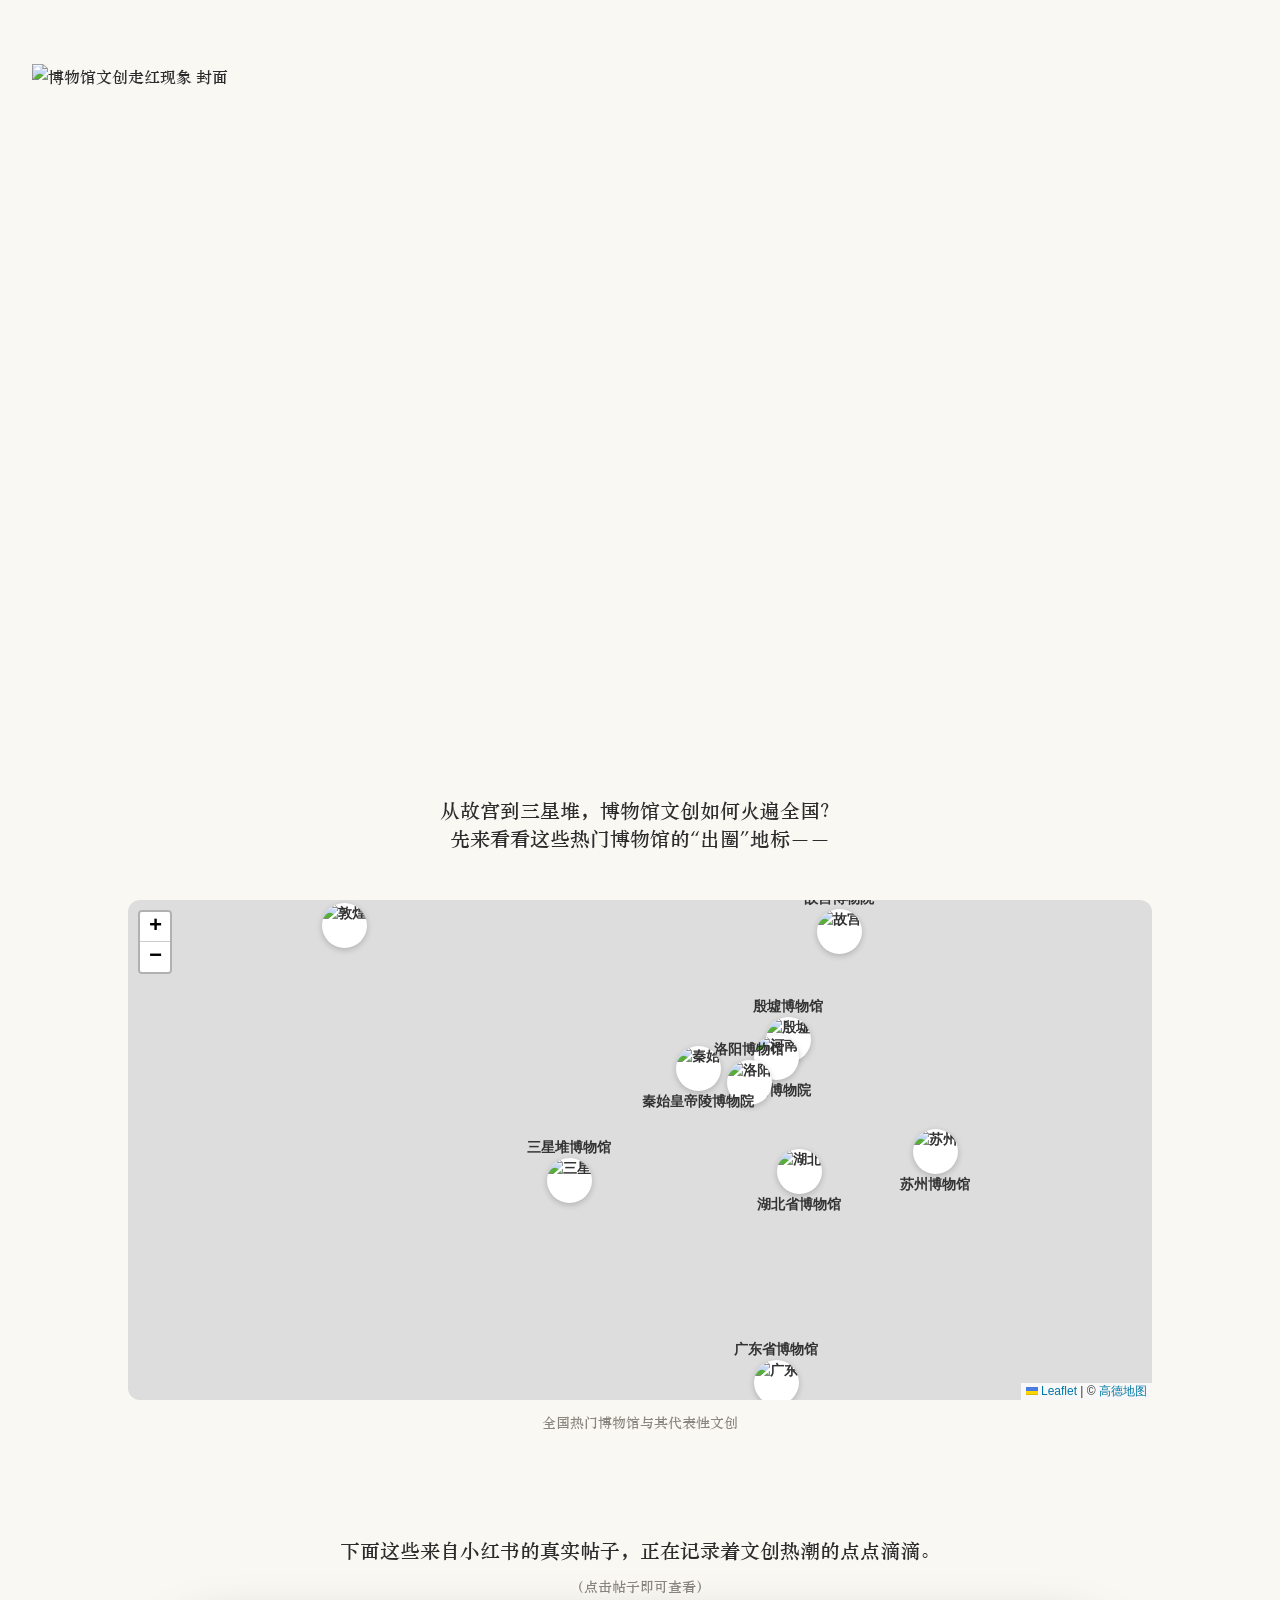
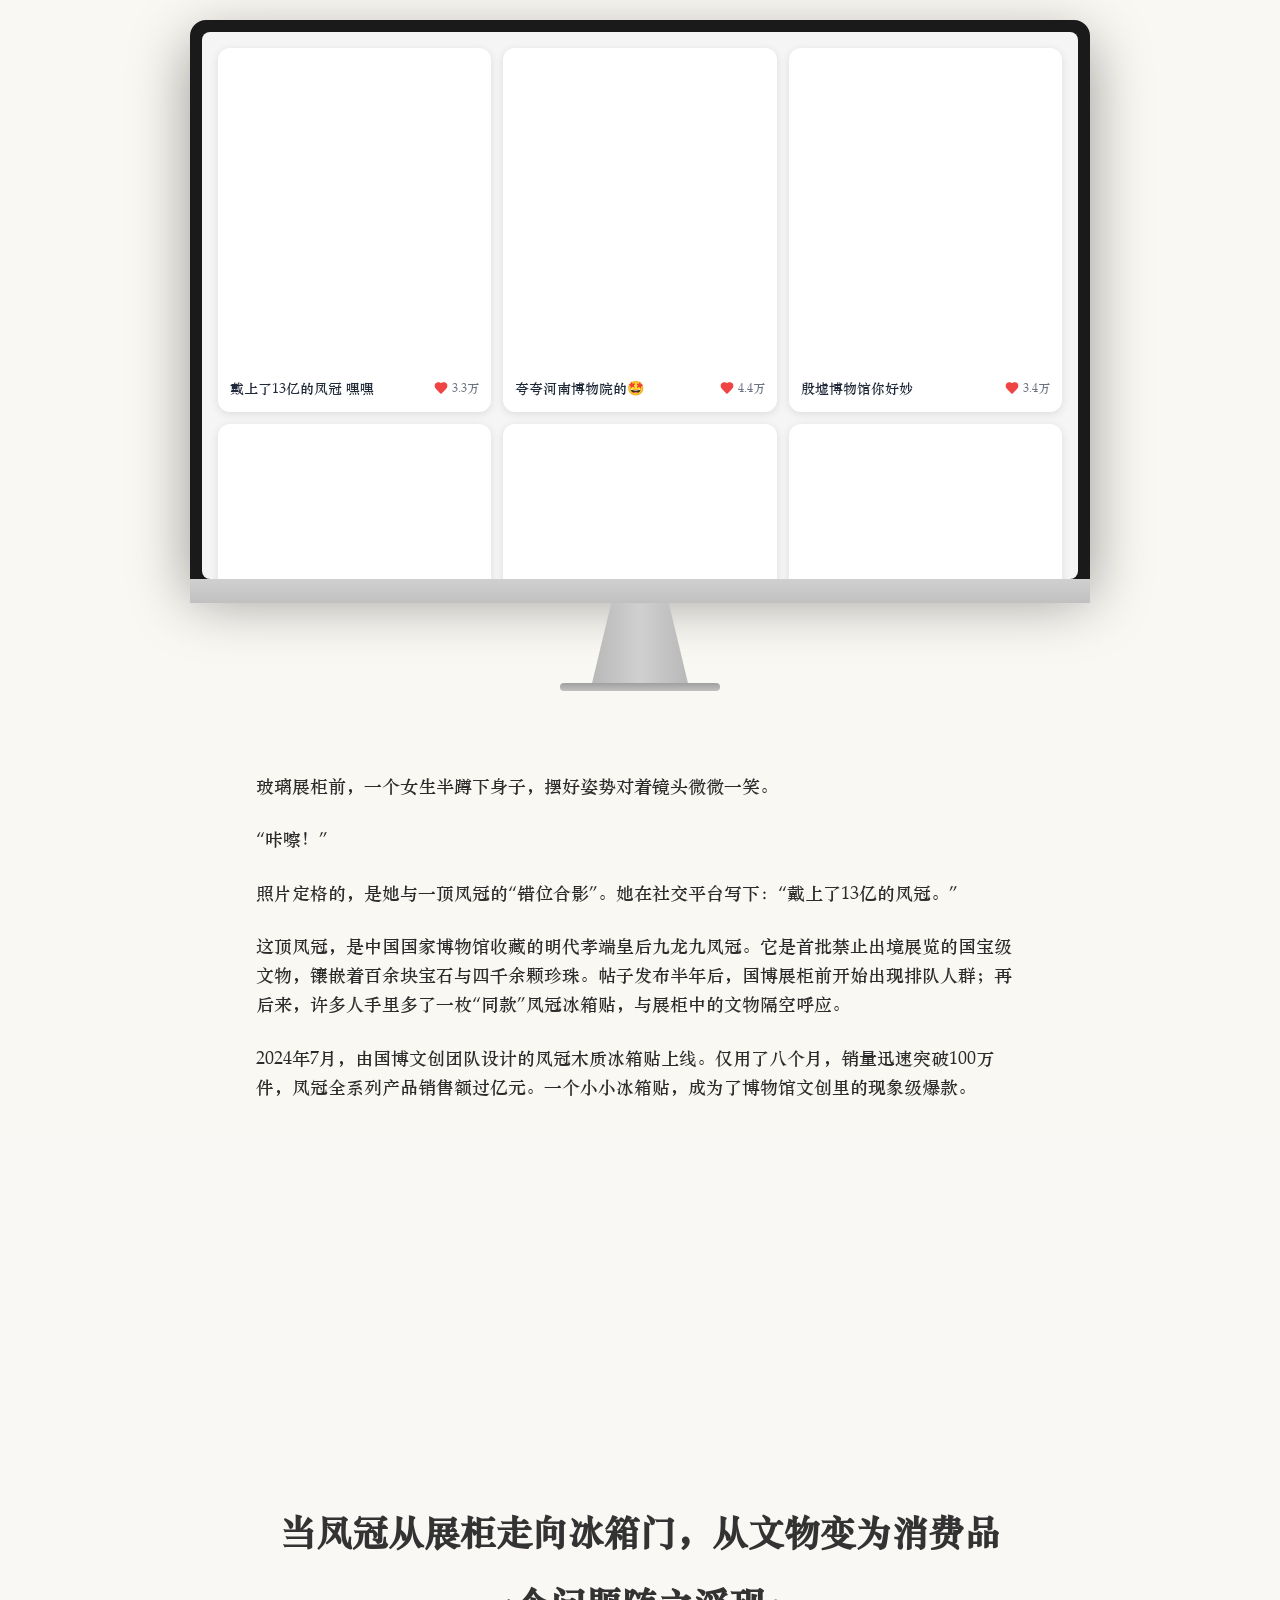
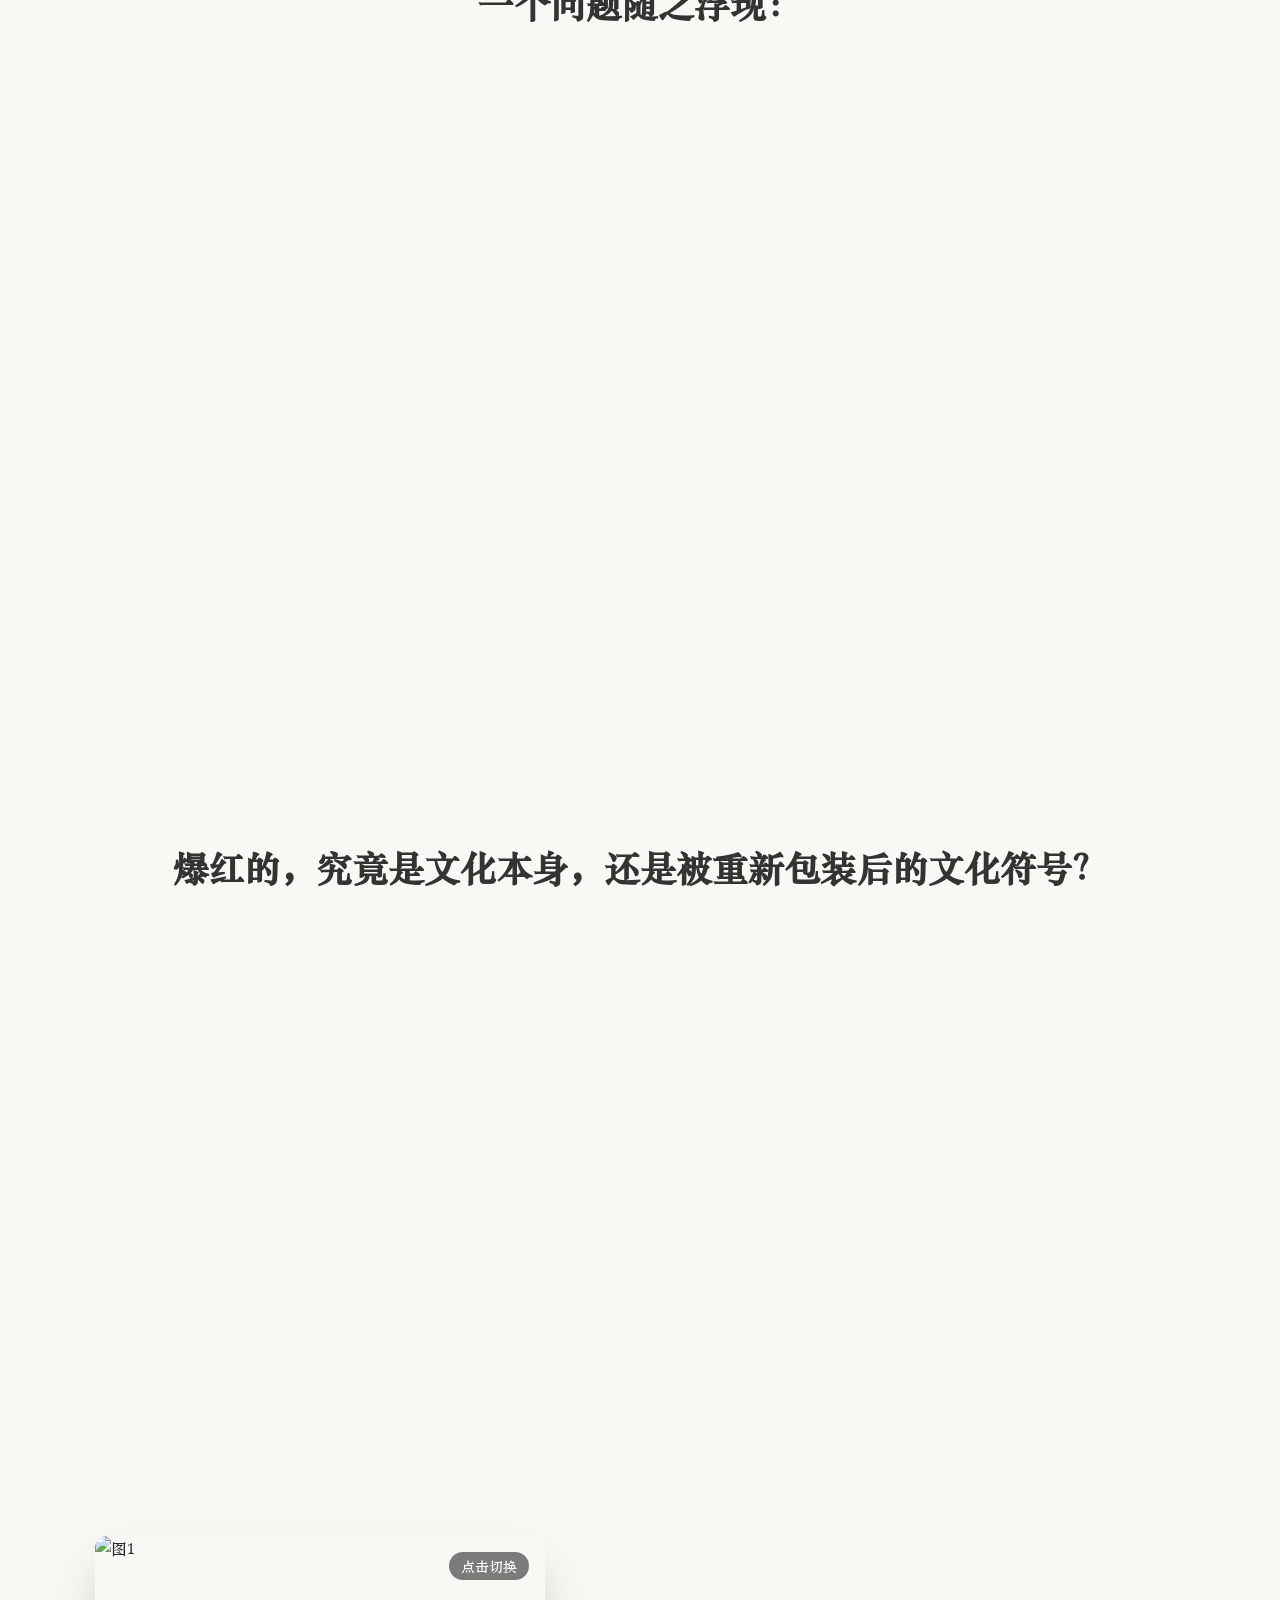
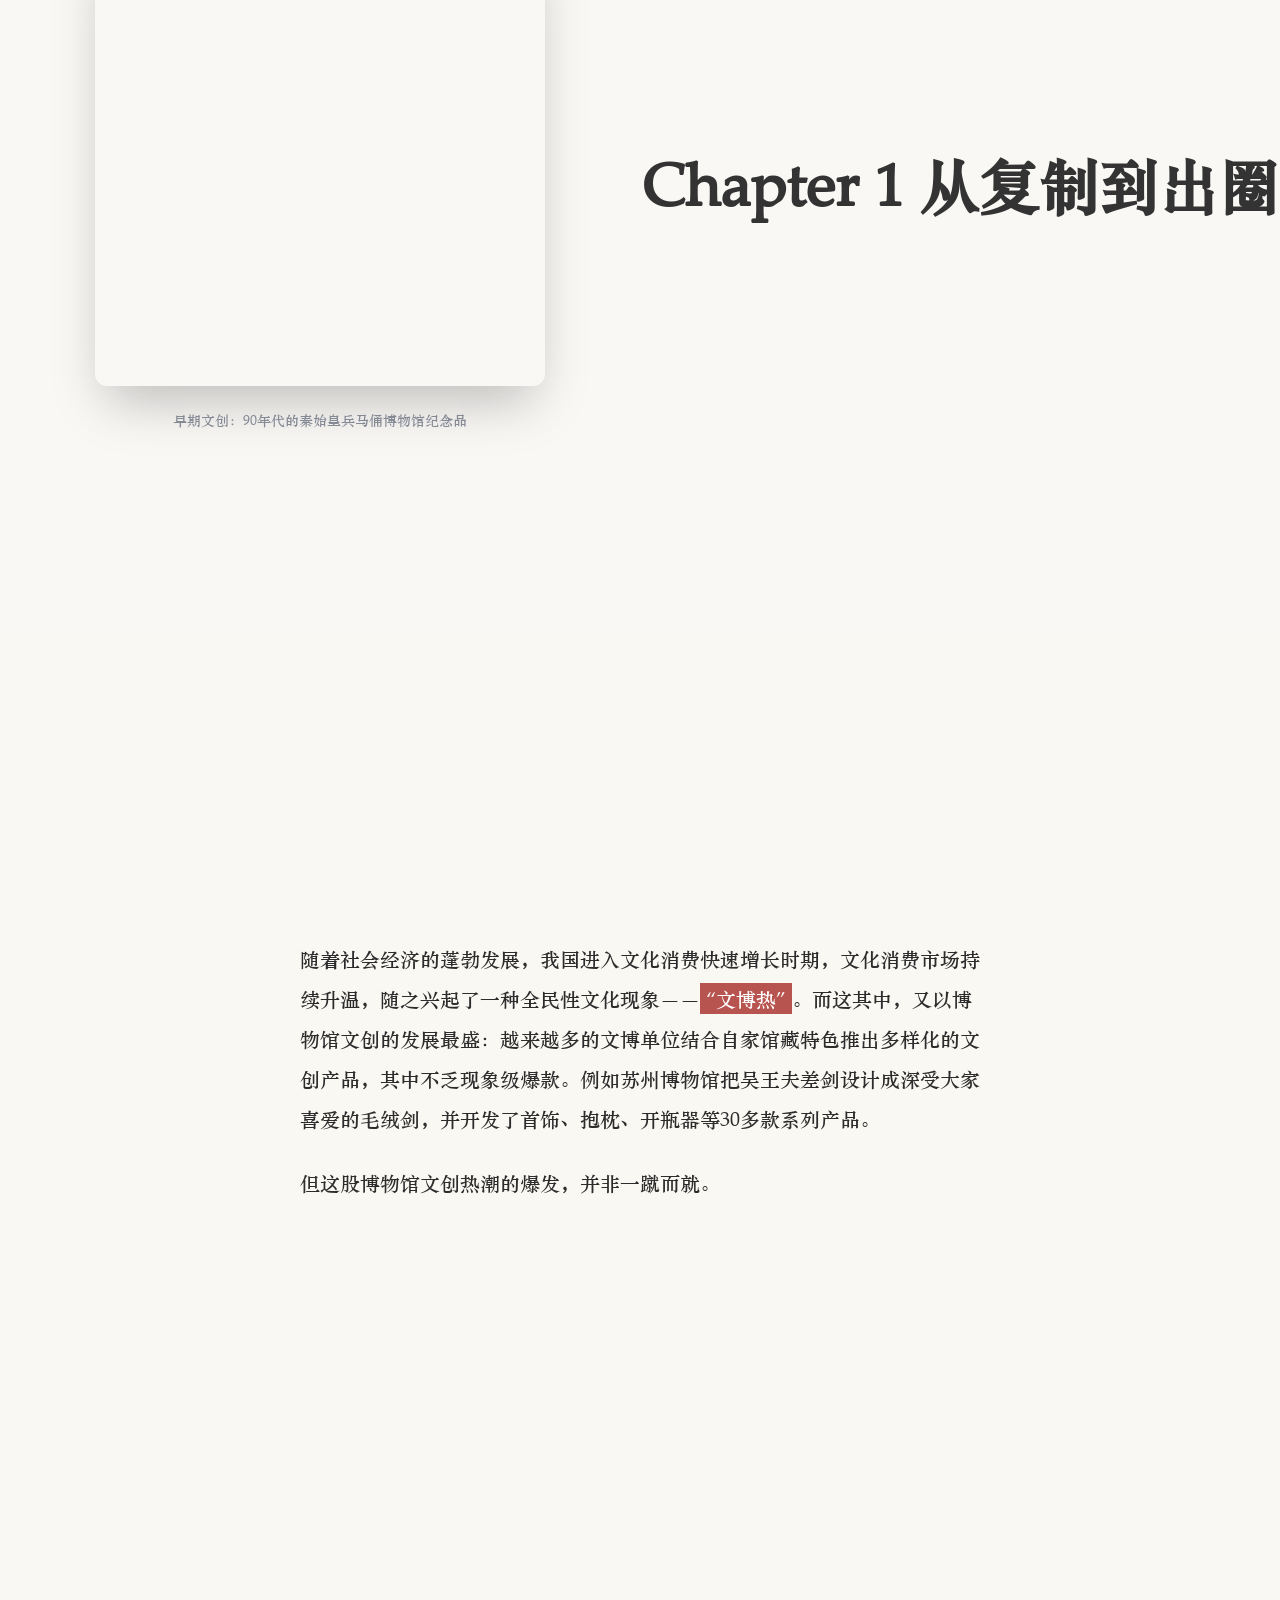
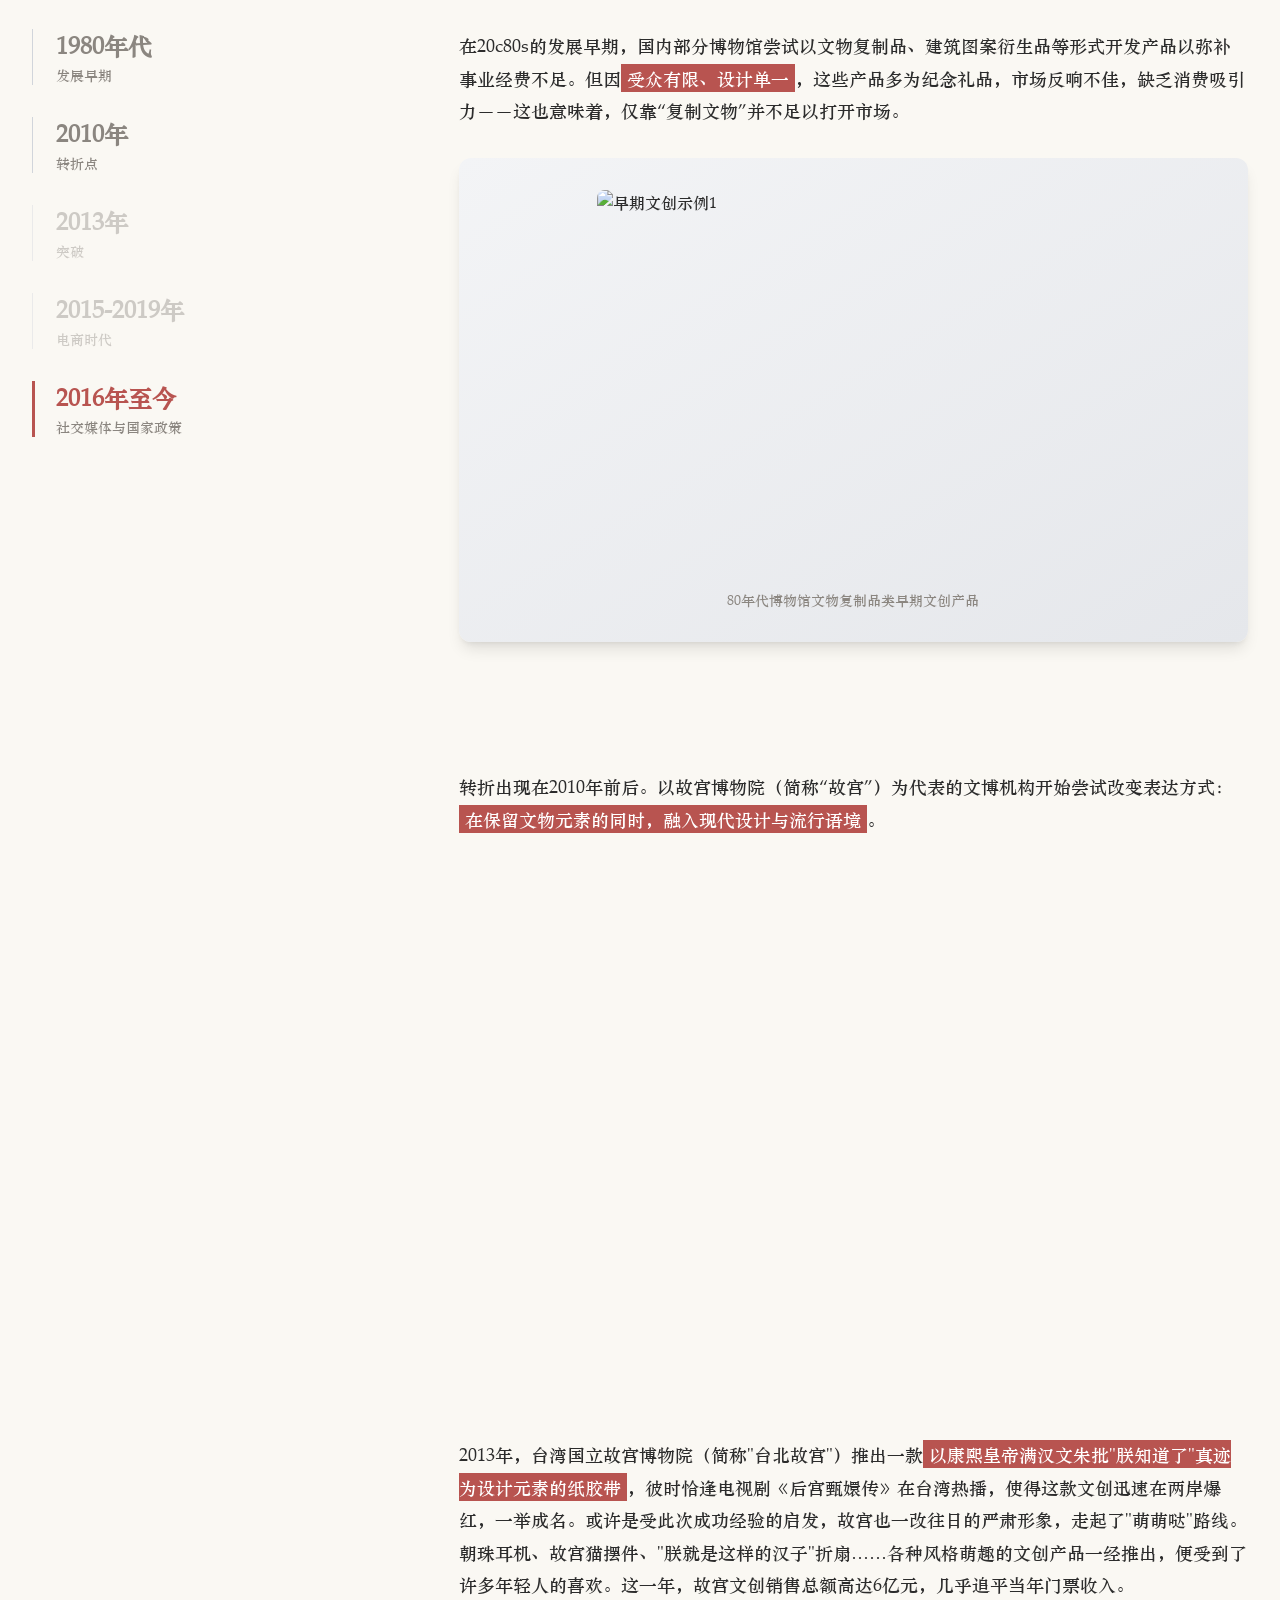
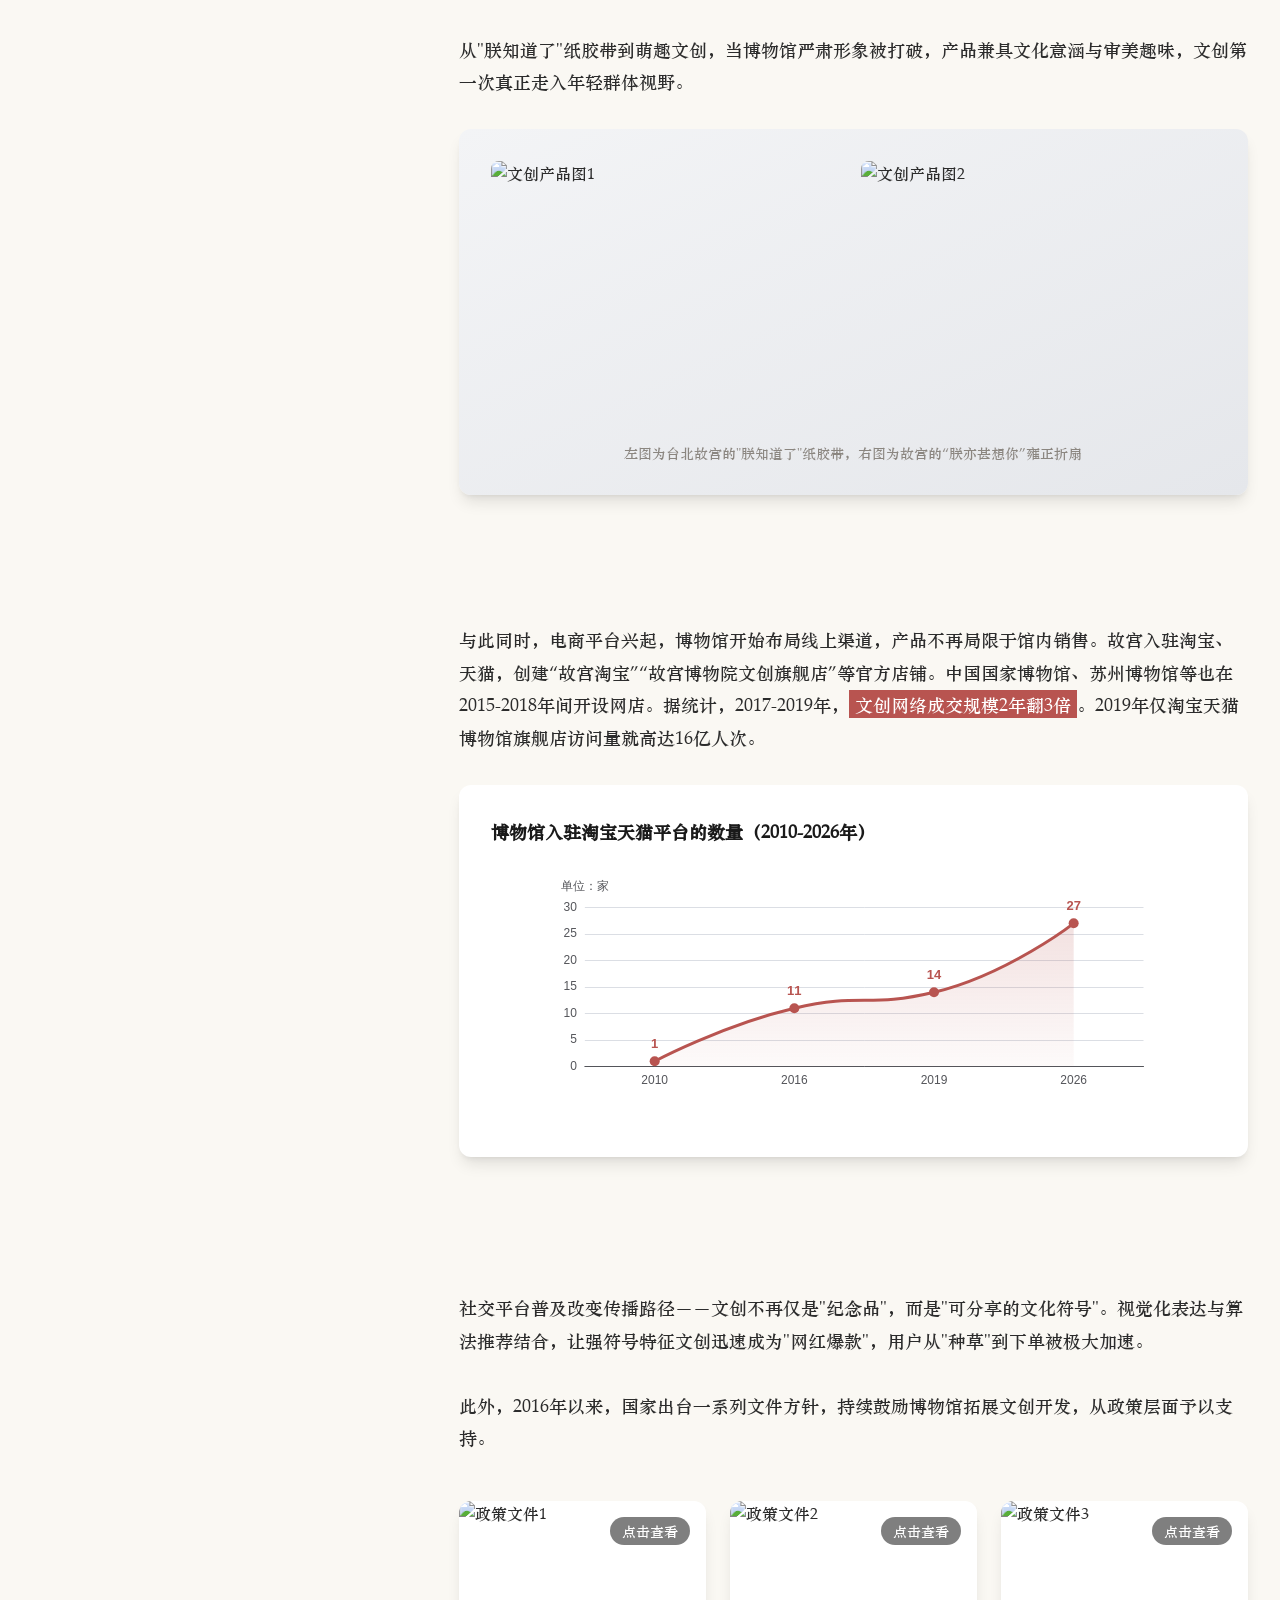
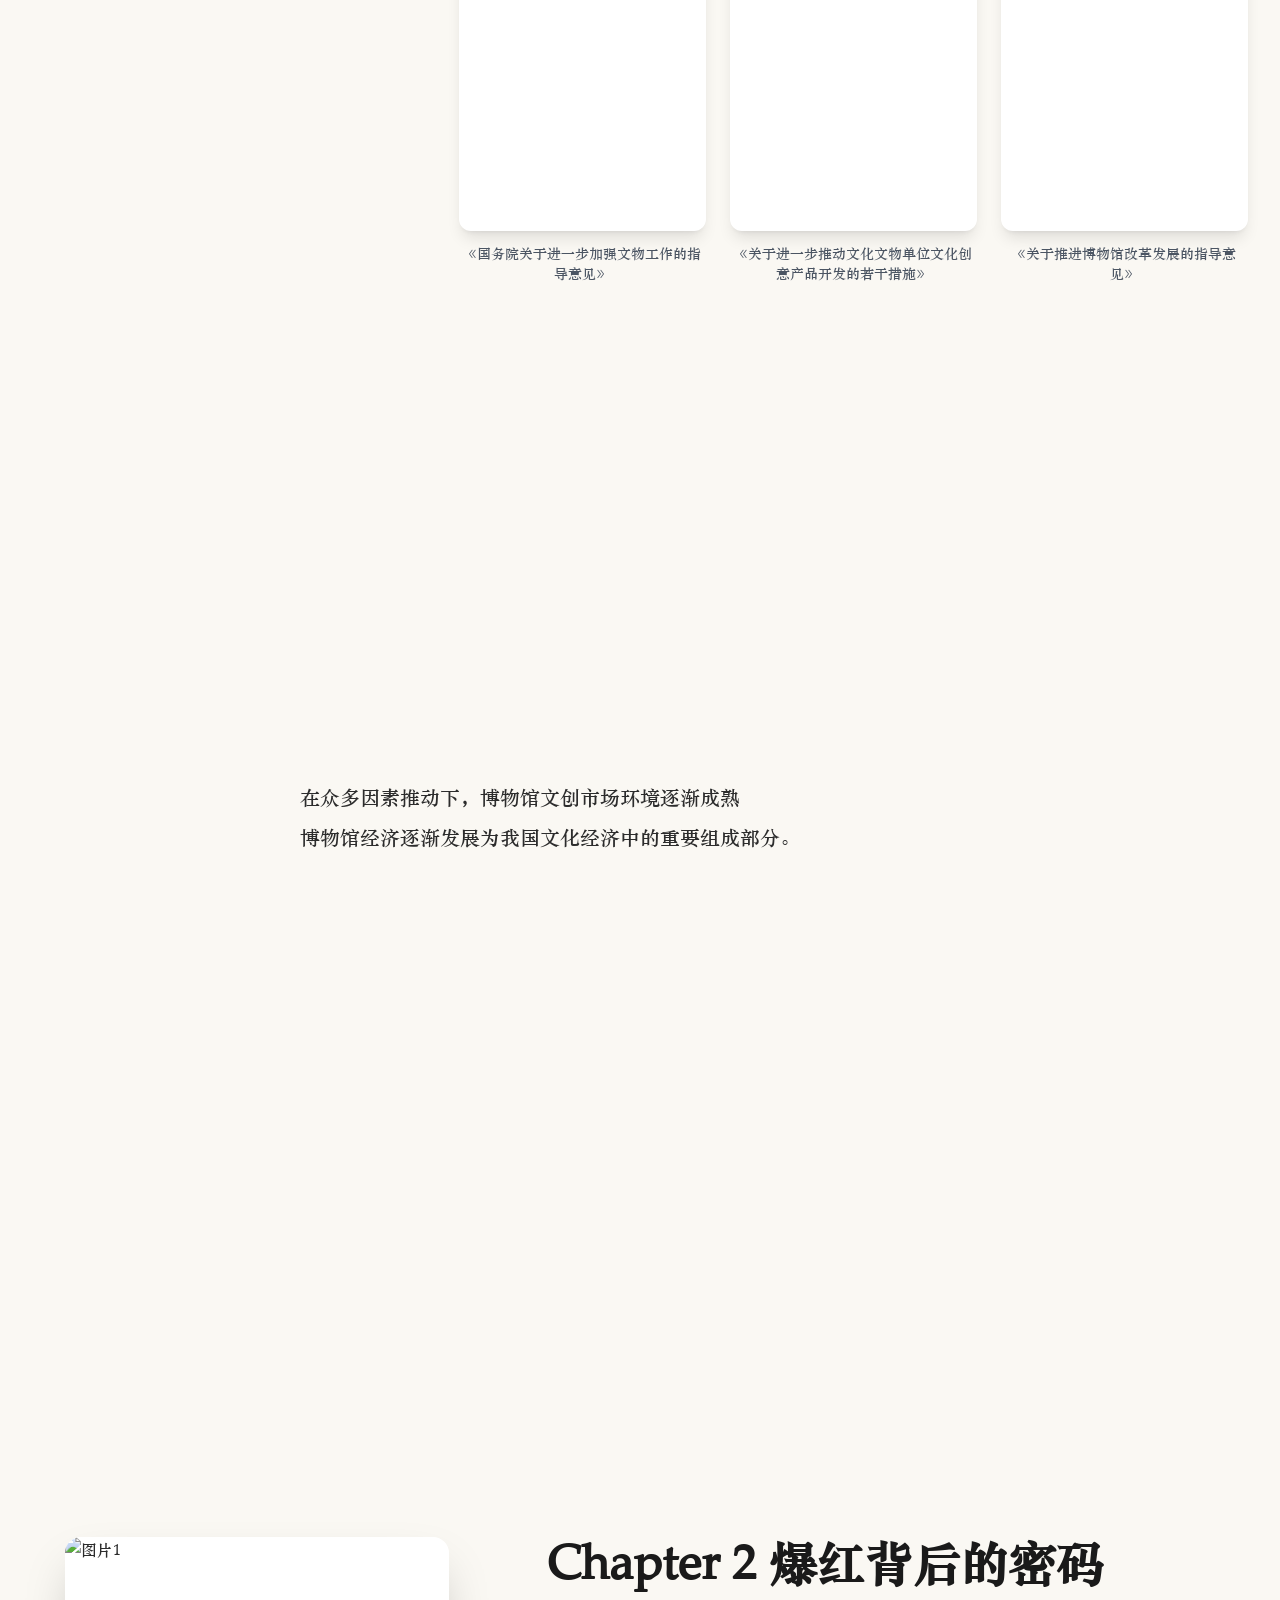
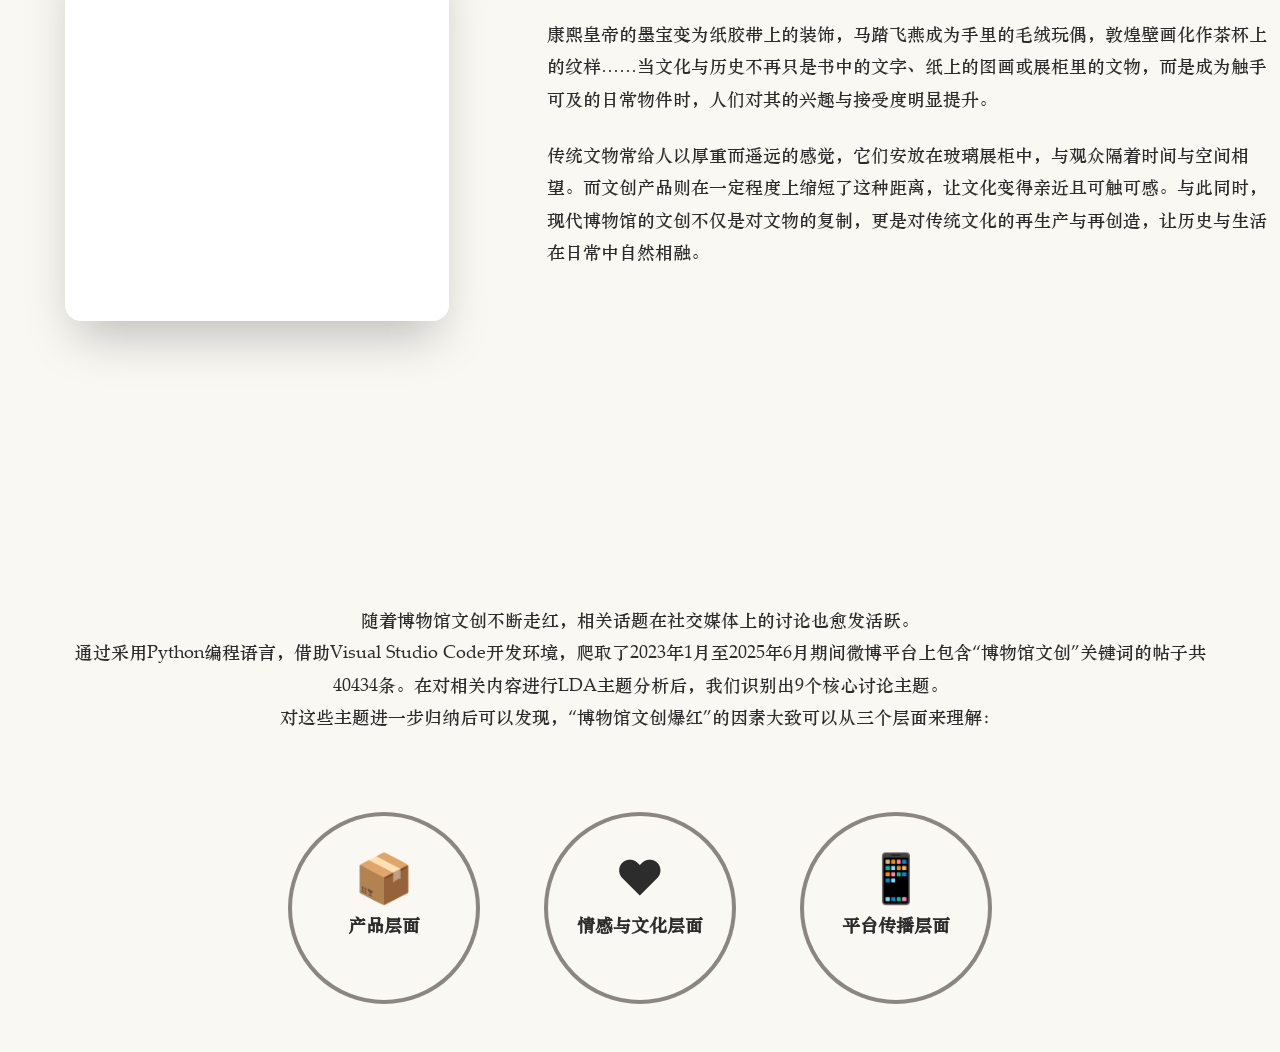
==== index.html @ 6c034d41 "Add files via upload" ====
<!doctype html>
<html lang="zh-CN">
  <head>
    <meta charset="UTF-8" />
    <link rel="icon" type="image/svg+xml" href="/vite.svg" />
    <meta name="viewport" content="width=device-width, initial-scale=1.0" />
    <title>当博物馆文创走红：数据解码中华文化出圈新方式丨Data News "When Museum Creative Products Goes Viral: Data Decodes a New Way for Chinese Culture to Break Through Borders"</title>
    <meta property="og:image" content="https://bolt.new/static/og_default.png" />
    <meta name="twitter:card" content="summary_large_image" />
    <meta name="twitter:image" content="https://bolt.new/static/og_default.png" />
    <link rel="preconnect" href="https://fonts.googleapis.com">
    <link rel="preconnect" href="https://fonts.gstatic.com" crossorigin>
    <link href="https://fonts.googleapis.com/css2?family=Inter:wght@400;500;600;700;800&display=swap" rel="stylesheet">
    <link rel="stylesheet" href="https://unpkg.com/leaflet@1.9.4/dist/leaflet.css" />
    <script type="module" crossorigin src="/assets/index-B9aUdmBg.js"></script>
    <link rel="stylesheet" crossorigin href="/assets/index-B_B9moeH.css">
  </head>
  <body>
    <div id="root"></div>
  </body>
</html>
---- assets/index-B_B9moeH.css ----
.leaflet-pane,.leaflet-tile,.leaflet-marker-icon,.leaflet-marker-shadow,.leaflet-tile-container,.leaflet-pane>svg,.leaflet-pane>canvas,.leaflet-zoom-box,.leaflet-image-layer,.leaflet-layer{position:absolute;left:0;top:0}.leaflet-container{overflow:hidden}.leaflet-tile,.leaflet-marker-icon,.leaflet-marker-shadow{-webkit-user-select:none;-moz-user-select:none;user-select:none;-webkit-user-drag:none}.leaflet-tile::-moz-selection{background:transparent}.leaflet-tile::selection{background:transparent}.leaflet-safari .leaflet-tile{image-rendering:-webkit-optimize-contrast}.leaflet-safari .leaflet-tile-container{width:1600px;height:1600px;-webkit-transform-origin:0 0}.leaflet-marker-icon,.leaflet-marker-shadow{display:block}.leaflet-container .leaflet-overlay-pane svg{max-width:none!important;max-height:none!important}.leaflet-container .leaflet-marker-pane img,.leaflet-container .leaflet-shadow-pane img,.leaflet-container .leaflet-tile-pane img,.leaflet-container img.leaflet-image-layer,.leaflet-container .leaflet-tile{max-width:none!important;max-height:none!important;width:auto;padding:0}.leaflet-container img.leaflet-tile{mix-blend-mode:plus-lighter}.leaflet-container.leaflet-touch-zoom{touch-action:pan-x pan-y}.leaflet-container.leaflet-touch-drag{touch-action:none;touch-action:pinch-zoom}.leaflet-container.leaflet-touch-drag.leaflet-touch-zoom{touch-action:none}.leaflet-container{-webkit-tap-highlight-color:transparent}.leaflet-container a{-webkit-tap-highlight-color:rgba(51,181,229,.4)}.leaflet-tile{filter:inherit;visibility:hidden}.leaflet-tile-loaded{visibility:inherit}.leaflet-zoom-box{width:0;height:0;box-sizing:border-box;z-index:800}.leaflet-overlay-pane svg{-moz-user-select:none}.leaflet-pane{z-index:400}.leaflet-tile-pane{z-index:200}.leaflet-overlay-pane{z-index:400}.leaflet-shadow-pane{z-index:500}.leaflet-marker-pane{z-index:600}.leaflet-tooltip-pane{z-index:650}.leaflet-popup-pane{z-index:700}.leaflet-map-pane canvas{z-index:100}.leaflet-map-pane svg{z-index:200}.leaflet-vml-shape{width:1px;height:1px}.lvml{behavior:url(#default#VML);display:inline-block;position:absolute}.leaflet-control{position:relative;z-index:800;pointer-events:visiblePainted;pointer-events:auto}.leaflet-top,.leaflet-bottom{position:absolute;z-index:1000;pointer-events:none}.leaflet-top{top:0}.leaflet-right{right:0}.leaflet-bottom{bottom:0}.leaflet-left{left:0}.leaflet-control{float:left;clear:both}.leaflet-right .leaflet-control{float:right}.leaflet-top .leaflet-control{margin-top:10px}.leaflet-bottom .leaflet-control{margin-bottom:10px}.leaflet-left .leaflet-control{margin-left:10px}.leaflet-right .leaflet-control{margin-right:10px}.leaflet-fade-anim .leaflet-popup{opacity:0;transition:opacity .2s linear}.leaflet-fade-anim .leaflet-map-pane .leaflet-popup{opacity:1}.leaflet-zoom-animated{transform-origin:0 0}svg.leaflet-zoom-animated{will-change:transform}.leaflet-zoom-anim .leaflet-zoom-animated{transition:transform .25s cubic-bezier(0,0,.25,1)}.leaflet-zoom-anim .leaflet-tile,.leaflet-pan-anim .leaflet-tile{transition:none}.leaflet-zoom-anim .leaflet-zoom-hide{visibility:hidden}.leaflet-interactive{cursor:pointer}.leaflet-grab{cursor:grab}.leaflet-crosshair,.leaflet-crosshair .leaflet-interactive{cursor:crosshair}.leaflet-popup-pane,.leaflet-control{cursor:auto}.leaflet-dragging .leaflet-grab,.leaflet-dragging .leaflet-grab .leaflet-interactive,.leaflet-dragging .leaflet-marker-draggable{cursor:move;cursor:grabbing}.leaflet-marker-icon,.leaflet-marker-shadow,.leaflet-image-layer,.leaflet-pane>svg path,.leaflet-tile-container{pointer-events:none}.leaflet-marker-icon.leaflet-interactive,.leaflet-image-layer.leaflet-interactive,.leaflet-pane>svg path.leaflet-interactive,svg.leaflet-image-layer.leaflet-interactive path{pointer-events:visiblePainted;pointer-events:auto}.leaflet-container{background:#ddd;outline-offset:1px}.leaflet-container a{color:#0078a8}.leaflet-zoom-box{border:2px dotted #38f;background:#ffffff80}.leaflet-container{font-family:Helvetica Neue,Arial,Helvetica,sans-serif;font-size:12px;font-size:.75rem;line-height:1.5}.leaflet-bar{box-shadow:0 1px 5px #000000a6;border-radius:4px}.leaflet-bar a{background-color:#fff;border-bottom:1px solid #ccc;width:26px;height:26px;line-height:26px;display:block;text-align:center;text-decoration:none;color:#000}.leaflet-bar a,.leaflet-control-layers-toggle{background-position:50% 50%;background-repeat:no-repeat;display:block}.leaflet-bar a:hover,.leaflet-bar a:focus{background-color:#f4f4f4}.leaflet-bar a:first-child{border-top-left-radius:4px;border-top-right-radius:4px}.leaflet-bar a:last-child{border-bottom-left-radius:4px;border-bottom-right-radius:4px;border-bottom:none}.leaflet-bar a.leaflet-disabled{cursor:default;background-color:#f4f4f4;color:#bbb}.leaflet-touch .leaflet-bar a{width:30px;height:30px;line-height:30px}.leaflet-touch .leaflet-bar a:first-child{border-top-left-radius:2px;border-top-right-radius:2px}.leaflet-touch .leaflet-bar a:last-child{border-bottom-left-radius:2px;border-bottom-right-radius:2px}.leaflet-control-zoom-in,.leaflet-control-zoom-out{font:700 18px Lucida Console,Monaco,monospace;text-indent:1px}.leaflet-touch .leaflet-control-zoom-in,.leaflet-touch .leaflet-control-zoom-out{font-size:22px}.leaflet-control-layers{box-shadow:0 1px 5px #0006;background:#fff;border-radius:5px}.leaflet-control-layers-toggle{background-image:url([data-uri]);width:36px;height:36px}.leaflet-retina .leaflet-control-layers-toggle{background-image:url([data-uri]);background-size:26px 26px}.leaflet-touch .leaflet-control-layers-toggle{width:44px;height:44px}.leaflet-control-layers .leaflet-control-layers-list,.leaflet-control-layers-expanded .leaflet-control-layers-toggle{display:none}.leaflet-control-layers-expanded .leaflet-control-layers-list{display:block;position:relative}.leaflet-control-layers-expanded{padding:6px 10px 6px 6px;color:#333;background:#fff}.leaflet-control-layers-scrollbar{overflow-y:scroll;overflow-x:hidden;padding-right:5px}.leaflet-control-layers-selector{margin-top:2px;position:relative;top:1px}.leaflet-control-layers label{display:block;font-size:13px;font-size:1.08333em}.leaflet-control-layers-separator{height:0;border-top:1px solid #ddd;margin:5px -10px 5px -6px}.leaflet-default-icon-path{background-image:url([data-uri])}.leaflet-container .leaflet-control-attribution{background:#fff;background:#fffc;margin:0}.leaflet-control-attribution,.leaflet-control-scale-line{padding:0 5px;color:#333;line-height:1.4}.leaflet-control-attribution a{text-decoration:none}.leaflet-control-attribution a:hover,.leaflet-control-attribution a:focus{text-decoration:underline}.leaflet-attribution-flag{display:inline!important;vertical-align:baseline!important;width:1em;height:.6669em}.leaflet-left .leaflet-control-scale{margin-left:5px}.leaflet-bottom .leaflet-control-scale{margin-bottom:5px}.leaflet-control-scale-line{border:2px solid #777;border-top:none;line-height:1.1;padding:2px 5px 1px;white-space:nowrap;box-sizing:border-box;background:#fffc;text-shadow:1px 1px #fff}.leaflet-control-scale-line:not(:first-child){border-top:2px solid #777;border-bottom:none;margin-top:-2px}.leaflet-control-scale-line:not(:first-child):not(:last-child){border-bottom:2px solid #777}.leaflet-touch .leaflet-control-attribution,.leaflet-touch .leaflet-control-layers,.leaflet-touch .leaflet-bar{box-shadow:none}.leaflet-touch .leaflet-control-layers,.leaflet-touch .leaflet-bar{border:2px solid rgba(0,0,0,.2);background-clip:padding-box}.leaflet-popup{position:absolute;text-align:center;margin-bottom:20px}.leaflet-popup-content-wrapper{padding:1px;text-align:left;border-radius:12px}.leaflet-popup-content{margin:13px 24px 13px 20px;line-height:1.3;font-size:13px;font-size:1.08333em;min-height:1px}.leaflet-popup-content p{margin:1.3em 0}.leaflet-popup-tip-container{width:40px;height:20px;position:absolute;left:50%;margin-top:-1px;margin-left:-20px;overflow:hidden;pointer-events:none}.leaflet-popup-tip{width:17px;height:17px;padding:1px;margin:-10px auto 0;pointer-events:auto;transform:rotate(45deg)}.leaflet-popup-content-wrapper,.leaflet-popup-tip{background:#fff;color:#333;box-shadow:0 3px 14px #0006}.leaflet-container a.leaflet-popup-close-button{position:absolute;top:0;right:0;border:none;text-align:center;width:24px;height:24px;font:16px/24px Tahoma,Verdana,sans-serif;color:#757575;text-decoration:none;background:transparent}.leaflet-container a.leaflet-popup-close-button:hover,.leaflet-container a.leaflet-popup-close-button:focus{color:#585858}.leaflet-popup-scrolled{overflow:auto}.leaflet-oldie .leaflet-popup-content-wrapper{-ms-zoom:1}.leaflet-oldie .leaflet-popup-tip{width:24px;margin:0 auto;-ms-filter:"progid:DXImageTransform.Microsoft.Matrix(M11=0.70710678, M12=0.70710678, M21=-0.70710678, M22=0.70710678)";filter:progid:DXImageTransform.Microsoft.Matrix(M11=.70710678,M12=.70710678,M21=-.70710678,M22=.70710678)}.leaflet-oldie .leaflet-control-zoom,.leaflet-oldie .leaflet-control-layers,.leaflet-oldie .leaflet-popup-content-wrapper,.leaflet-oldie .leaflet-popup-tip{border:1px solid #999}.leaflet-div-icon{background:#fff;border:1px solid #666}.leaflet-tooltip{position:absolute;padding:6px;background-color:#fff;border:1px solid #fff;border-radius:3px;color:#222;white-space:nowrap;-webkit-user-select:none;-moz-user-select:none;user-select:none;pointer-events:none;box-shadow:0 1px 3px #0006}.leaflet-tooltip.leaflet-interactive{cursor:pointer;pointer-events:auto}.leaflet-tooltip-top:before,.leaflet-tooltip-bottom:before,.leaflet-tooltip-left:before,.leaflet-tooltip-right:before{position:absolute;pointer-events:none;border:6px solid transparent;background:transparent;content:""}.leaflet-tooltip-bottom{margin-top:6px}.leaflet-tooltip-top{margin-top:-6px}.leaflet-tooltip-bottom:before,.leaflet-tooltip-top:before{left:50%;margin-left:-6px}.leaflet-tooltip-top:before{bottom:0;margin-bottom:-12px;border-top-color:#fff}.leaflet-tooltip-bottom:before{top:0;margin-top:-12px;margin-left:-6px;border-bottom-color:#fff}.leaflet-tooltip-left{margin-left:-6px}.leaflet-tooltip-right{margin-left:6px}.leaflet-tooltip-left:before,.leaflet-tooltip-right:before{top:50%;margin-top:-6px}.leaflet-tooltip-left:before{right:0;margin-right:-12px;border-left-color:#fff}.leaflet-tooltip-right:before{left:0;margin-left:-12px;border-right-color:#fff}@media print{.leaflet-control{-webkit-print-color-adjust:exact;print-color-adjust:exact}}@tailwind base;@tailwind components;@tailwind utilities;.custom-marker{background:transparent;border:none;text-align:center;font-size:14px;font-weight:700;color:#333;width:auto!important;height:auto!important;white-space:nowrap}.custom-marker img{display:block;margin:0 auto;border-radius:50%;width:45px;height:45px;-o-object-fit:cover;object-fit:cover;box-shadow:0 2px 6px #0003;background:#fff;padding:4px}.custom-marker img+*{margin-top:4px}:root{--color-bg: #FAF8F3;--color-accent: #B85450;--color-text-primary: #2C2C2C;--color-text-secondary: #8B8680;--color-black: #1A1A1A}@font-face{font-family:PalaCustom;src:url(/assets/pala-DSFCVsaC.ttf) format("truetype");font-weight:400;font-style:normal;font-display:swap}@font-face{font-family:STZHONGS;src:url(/assets/STZHONGS-C1uUwIRl.TTF) format("truetype");font-weight:400;font-style:normal;font-display:swap}*,:before,:after{--tw-border-spacing-x: 0;--tw-border-spacing-y: 0;--tw-translate-x: 0;--tw-translate-y: 0;--tw-rotate: 0;--tw-skew-x: 0;--tw-skew-y: 0;--tw-scale-x: 1;--tw-scale-y: 1;--tw-pan-x: ;--tw-pan-y: ;--tw-pinch-zoom: ;--tw-scroll-snap-strictness: proximity;--tw-gradient-from-position: ;--tw-gradient-via-position: ;--tw-gradient-to-position: ;--tw-ordinal: ;--tw-slashed-zero: ;--tw-numeric-figure: ;--tw-numeric-spacing: ;--tw-numeric-fraction: ;--tw-ring-inset: ;--tw-ring-offset-width: 0px;--tw-ring-offset-color: #fff;--tw-ring-color: rgb(59 130 246 / .5);--tw-ring-offset-shadow: 0 0 #0000;--tw-ring-shadow: 0 0 #0000;--tw-shadow: 0 0 #0000;--tw-shadow-colored: 0 0 #0000;--tw-blur: ;--tw-brightness: ;--tw-contrast: ;--tw-grayscale: ;--tw-hue-rotate: ;--tw-invert: ;--tw-saturate: ;--tw-sepia: ;--tw-drop-shadow: ;--tw-backdrop-blur: ;--tw-backdrop-brightness: ;--tw-backdrop-contrast: ;--tw-backdrop-grayscale: ;--tw-backdrop-hue-rotate: ;--tw-backdrop-invert: ;--tw-backdrop-opacity: ;--tw-backdrop-saturate: ;--tw-backdrop-sepia: ;--tw-contain-size: ;--tw-contain-layout: ;--tw-contain-paint: ;--tw-contain-style: }::backdrop{--tw-border-spacing-x: 0;--tw-border-spacing-y: 0;--tw-translate-x: 0;--tw-translate-y: 0;--tw-rotate: 0;--tw-skew-x: 0;--tw-skew-y: 0;--tw-scale-x: 1;--tw-scale-y: 1;--tw-pan-x: ;--tw-pan-y: ;--tw-pinch-zoom: ;--tw-scroll-snap-strictness: proximity;--tw-gradient-from-position: ;--tw-gradient-via-position: ;--tw-gradient-to-position: ;--tw-ordinal: ;--tw-slashed-zero: ;--tw-numeric-figure: ;--tw-numeric-spacing: ;--tw-numeric-fraction: ;--tw-ring-inset: ;--tw-ring-offset-width: 0px;--tw-ring-offset-color: #fff;--tw-ring-color: rgb(59 130 246 / .5);--tw-ring-offset-shadow: 0 0 #0000;--tw-ring-shadow: 0 0 #0000;--tw-shadow: 0 0 #0000;--tw-shadow-colored: 0 0 #0000;--tw-blur: ;--tw-brightness: ;--tw-contrast: ;--tw-grayscale: ;--tw-hue-rotate: ;--tw-invert: ;--tw-saturate: ;--tw-sepia: ;--tw-drop-shadow: ;--tw-backdrop-blur: ;--tw-backdrop-brightness: ;--tw-backdrop-contrast: ;--tw-backdrop-grayscale: ;--tw-backdrop-hue-rotate: ;--tw-backdrop-invert: ;--tw-backdrop-opacity: ;--tw-backdrop-saturate: ;--tw-backdrop-sepia: ;--tw-contain-size: ;--tw-contain-layout: ;--tw-contain-paint: ;--tw-contain-style: }*,:before,:after{box-sizing:border-box;border-width:0;border-style:solid;border-color:#e5e7eb}:before,:after{--tw-content: ""}html,:host{line-height:1.5;-webkit-text-size-adjust:100%;-moz-tab-size:4;-o-tab-size:4;tab-size:4;font-family:ui-sans-serif,system-ui,sans-serif,"Apple Color Emoji","Segoe UI Emoji",Segoe UI Symbol,"Noto Color Emoji";font-feature-settings:normal;font-variation-settings:normal;-webkit-tap-highlight-color:transparent}body{margin:0;line-height:inherit}hr{height:0;color:inherit;border-top-width:1px}abbr:where([title]){-webkit-text-decoration:underline dotted;text-decoration:underline dotted}h1,h2,h3,h4,h5,h6{font-size:inherit;font-weight:inherit}a{color:inherit;text-decoration:inherit}b,strong{font-weight:bolder}code,kbd,samp,pre{font-family:ui-monospace,SFMono-Regular,Menlo,Monaco,Consolas,Liberation Mono,Courier New,monospace;font-feature-settings:normal;font-variation-settings:normal;font-size:1em}small{font-size:80%}sub,sup{font-size:75%;line-height:0;position:relative;vertical-align:baseline}sub{bottom:-.25em}sup{top:-.5em}table{text-indent:0;border-color:inherit;border-collapse:collapse}button,input,optgroup,select,textarea{font-family:inherit;font-feature-settings:inherit;font-variation-settings:inherit;font-size:100%;font-weight:inherit;line-height:inherit;letter-spacing:inherit;color:inherit;margin:0;padding:0}button,select{text-transform:none}button,input:where([type=button]),input:where([type=reset]),input:where([type=submit]){-webkit-appearance:button;background-color:transparent;background-image:none}:-moz-focusring{outline:auto}:-moz-ui-invalid{box-shadow:none}progress{vertical-align:baseline}::-webkit-inner-spin-button,::-webkit-outer-spin-button{height:auto}[type=search]{-webkit-appearance:textfield;outline-offset:-2px}::-webkit-search-decoration{-webkit-appearance:none}::-webkit-file-upload-button{-webkit-appearance:button;font:inherit}summary{display:list-item}blockquote,dl,dd,h1,h2,h3,h4,h5,h6,hr,figure,p,pre{margin:0}fieldset{margin:0;padding:0}legend{padding:0}ol,ul,menu{list-style:none;margin:0;padding:0}dialog{padding:0}textarea{resize:vertical}input::-moz-placeholder,textarea::-moz-placeholder{opacity:1;color:#9ca3af}input::placeholder,textarea::placeholder{opacity:1;color:#9ca3af}button,[role=button]{cursor:pointer}:disabled{cursor:default}img,svg,video,canvas,audio,iframe,embed,object{display:block;vertical-align:middle}img,video{max-width:100%;height:auto}[hidden]:where(:not([hidden=until-found])){display:none}.\!container{width:100%!important}.container{width:100%}@media (min-width: 640px){.\!container{max-width:640px!important}.container{max-width:640px}}@media (min-width: 768px){.\!container{max-width:768px!important}.container{max-width:768px}}@media (min-width: 1024px){.\!container{max-width:1024px!important}.container{max-width:1024px}}@media (min-width: 1280px){.\!container{max-width:1280px!important}.container{max-width:1280px}}@media (min-width: 1536px){.\!container{max-width:1536px!important}.container{max-width:1536px}}.visible{visibility:visible}.fixed{position:fixed}.absolute{position:absolute}.relative{position:relative}.sticky{position:sticky}.inset-0{top:0;right:0;bottom:0;left:0}.bottom-0{bottom:0}.left-0{left:0}.right-4{right:1rem}.right-6{right:1.5rem}.top-0{top:0}.top-1\/2{top:50%}.top-4{top:1rem}.z-10{z-index:10}.z-40{z-index:40}.z-50{z-index:50}.mx-2{margin-left:.5rem;margin-right:.5rem}.mx-auto{margin-left:auto;margin-right:auto}.my-10{margin-top:2.5rem;margin-bottom:2.5rem}.my-12{margin-top:3rem;margin-bottom:3rem}.my-16{margin-top:4rem;margin-bottom:4rem}.my-8{margin-top:2rem;margin-bottom:2rem}.-mt-28{margin-top:-7rem}.mb-1{margin-bottom:.25rem}.mb-10{margin-bottom:2.5rem}.mb-12{margin-bottom:3rem}.mb-2{margin-bottom:.5rem}.mb-3{margin-bottom:.75rem}.mb-4{margin-bottom:1rem}.mb-6{margin-bottom:1.5rem}.mb-8{margin-bottom:2rem}.mr-2{margin-right:.5rem}.mt-0{margin-top:0}.mt-10{margin-top:2.5rem}.mt-12{margin-top:3rem}.mt-16{margin-top:4rem}.mt-2{margin-top:.5rem}.mt-20{margin-top:5rem}.mt-3{margin-top:.75rem}.mt-4{margin-top:1rem}.mt-6{margin-top:1.5rem}.mt-8{margin-top:2rem}.line-clamp-1{overflow:hidden;display:-webkit-box;-webkit-box-orient:vertical;-webkit-line-clamp:1}.block{display:block}.inline-block{display:inline-block}.flex{display:flex}.inline-flex{display:inline-flex}.grid{display:grid}.contents{display:contents}.hidden{display:none}.aspect-\[3\/4\]{aspect-ratio:3/4}.aspect-\[4\/3\]{aspect-ratio:4/3}.aspect-square{aspect-ratio:1 / 1}.h-0{height:0px}.h-12{height:3rem}.h-2{height:.5rem}.h-20{height:5rem}.h-48{height:12rem}.h-6{height:1.5rem}.h-64{height:16rem}.h-8{height:2rem}.h-auto{height:auto}.h-full{height:100%}.h-px{height:1px}.h-screen{height:100vh}.max-h-\[85vh\]{max-height:85vh}.max-h-\[90vh\]{max-height:90vh}.min-h-\[60vh\]{min-height:60vh}.min-h-screen{min-height:100vh}.w-0{width:0px}.w-1{width:.25rem}.w-11\/12{width:91.666667%}.w-12{width:3rem}.w-2{width:.5rem}.w-24{width:6rem}.w-40{width:10rem}.w-48{width:12rem}.w-6{width:1.5rem}.w-8{width:2rem}.w-auto{width:auto}.w-full{width:100%}.max-w-2xl{max-width:42rem}.max-w-3xl{max-width:48rem}.max-w-4xl{max-width:56rem}.max-w-5xl{max-width:64rem}.max-w-6xl{max-width:72rem}.max-w-7xl{max-width:80rem}.max-w-lg{max-width:32rem}.max-w-md{max-width:28rem}.max-w-sm{max-width:24rem}.flex-1{flex:1 1 0%}.flex-shrink-0{flex-shrink:0}.-translate-y-1\/2{--tw-translate-y: -50%;transform:translate(var(--tw-translate-x),var(--tw-translate-y)) rotate(var(--tw-rotate)) skew(var(--tw-skew-x)) skewY(var(--tw-skew-y)) scaleX(var(--tw-scale-x)) scaleY(var(--tw-scale-y))}.translate-y-0{--tw-translate-y: 0px;transform:translate(var(--tw-translate-x),var(--tw-translate-y)) rotate(var(--tw-rotate)) skew(var(--tw-skew-x)) skewY(var(--tw-skew-y)) scaleX(var(--tw-scale-x)) scaleY(var(--tw-scale-y))}.translate-y-8{--tw-translate-y: 2rem;transform:translate(var(--tw-translate-x),var(--tw-translate-y)) rotate(var(--tw-rotate)) skew(var(--tw-skew-x)) skewY(var(--tw-skew-y)) scaleX(var(--tw-scale-x)) scaleY(var(--tw-scale-y))}.scale-110{--tw-scale-x: 1.1;--tw-scale-y: 1.1;transform:translate(var(--tw-translate-x),var(--tw-translate-y)) rotate(var(--tw-rotate)) skew(var(--tw-skew-x)) skewY(var(--tw-skew-y)) scaleX(var(--tw-scale-x)) scaleY(var(--tw-scale-y))}.transform{transform:translate(var(--tw-translate-x),var(--tw-translate-y)) rotate(var(--tw-rotate)) skew(var(--tw-skew-x)) skewY(var(--tw-skew-y)) scaleX(var(--tw-scale-x)) scaleY(var(--tw-scale-y))}.animate-\[fadeIn_0\.3s_ease-out\]{animation:fadeIn .3s ease-out}.cursor-pointer{cursor:pointer}.resize{resize:both}.grid-cols-1{grid-template-columns:repeat(1,minmax(0,1fr))}.grid-cols-2{grid-template-columns:repeat(2,minmax(0,1fr))}.grid-cols-3{grid-template-columns:repeat(3,minmax(0,1fr))}.flex-col{flex-direction:column}.flex-wrap{flex-wrap:wrap}.items-start{align-items:flex-start}.items-center{align-items:center}.justify-start{justify-content:flex-start}.justify-end{justify-content:flex-end}.justify-center{justify-content:center}.justify-between{justify-content:space-between}.gap-10{gap:2.5rem}.gap-12{gap:3rem}.gap-16{gap:4rem}.gap-3{gap:.75rem}.gap-4{gap:1rem}.gap-6{gap:1.5rem}.gap-8{gap:2rem}.space-x-1>:not([hidden])~:not([hidden]){--tw-space-x-reverse: 0;margin-right:calc(.25rem * var(--tw-space-x-reverse));margin-left:calc(.25rem * calc(1 - var(--tw-space-x-reverse)))}.space-x-6>:not([hidden])~:not([hidden]){--tw-space-x-reverse: 0;margin-right:calc(1.5rem * var(--tw-space-x-reverse));margin-left:calc(1.5rem * calc(1 - var(--tw-space-x-reverse)))}.space-y-1>:not([hidden])~:not([hidden]){--tw-space-y-reverse: 0;margin-top:calc(.25rem * calc(1 - var(--tw-space-y-reverse)));margin-bottom:calc(.25rem * var(--tw-space-y-reverse))}.space-y-12>:not([hidden])~:not([hidden]){--tw-space-y-reverse: 0;margin-top:calc(3rem * calc(1 - var(--tw-space-y-reverse)));margin-bottom:calc(3rem * var(--tw-space-y-reverse))}.space-y-2>:not([hidden])~:not([hidden]){--tw-space-y-reverse: 0;margin-top:calc(.5rem * calc(1 - var(--tw-space-y-reverse)));margin-bottom:calc(.5rem * var(--tw-space-y-reverse))}.space-y-3>:not([hidden])~:not([hidden]){--tw-space-y-reverse: 0;margin-top:calc(.75rem * calc(1 - var(--tw-space-y-reverse)));margin-bottom:calc(.75rem * var(--tw-space-y-reverse))}.space-y-32>:not([hidden])~:not([hidden]){--tw-space-y-reverse: 0;margin-top:calc(8rem * calc(1 - var(--tw-space-y-reverse)));margin-bottom:calc(8rem * var(--tw-space-y-reverse))}.space-y-4>:not([hidden])~:not([hidden]){--tw-space-y-reverse: 0;margin-top:calc(1rem * calc(1 - var(--tw-space-y-reverse)));margin-bottom:calc(1rem * var(--tw-space-y-reverse))}.space-y-6>:not([hidden])~:not([hidden]){--tw-space-y-reverse: 0;margin-top:calc(1.5rem * calc(1 - var(--tw-space-y-reverse)));margin-bottom:calc(1.5rem * var(--tw-space-y-reverse))}.space-y-8>:not([hidden])~:not([hidden]){--tw-space-y-reverse: 0;margin-top:calc(2rem * calc(1 - var(--tw-space-y-reverse)));margin-bottom:calc(2rem * var(--tw-space-y-reverse))}.overflow-hidden{overflow:hidden}.overflow-x-auto{overflow-x:auto}.overflow-y-auto{overflow-y:auto}.overflow-y-hidden{overflow-y:hidden}.whitespace-nowrap{white-space:nowrap}.rounded-2xl{border-radius:1rem}.rounded-full{border-radius:9999px}.rounded-lg{border-radius:.5rem}.rounded-xl{border-radius:.75rem}.rounded-t-2xl{border-top-left-radius:1rem;border-top-right-radius:1rem}.border{border-width:1px}.border-4{border-width:4px}.border-b{border-bottom-width:1px}.border-l-4{border-left-width:4px}.border-t{border-top-width:1px}.border-\[var\(--color-accent\)\]{border-color:var(--color-accent)}.border-gray-100{--tw-border-opacity: 1;border-color:rgb(243 244 246 / var(--tw-border-opacity, 1))}.bg-\[\#F5F3F0\]{--tw-bg-opacity: 1;background-color:rgb(245 243 240 / var(--tw-bg-opacity, 1))}.bg-\[var\(--color-accent\)\]{background-color:var(--color-accent)}.bg-black\/50{background-color:#00000080}.bg-black\/60{background-color:#0009}.bg-blue-100{--tw-bg-opacity: 1;background-color:rgb(219 234 254 / var(--tw-bg-opacity, 1))}.bg-blue-600{--tw-bg-opacity: 1;background-color:rgb(37 99 235 / var(--tw-bg-opacity, 1))}.bg-gray-100{--tw-bg-opacity: 1;background-color:rgb(243 244 246 / var(--tw-bg-opacity, 1))}.bg-gray-200{--tw-bg-opacity: 1;background-color:rgb(229 231 235 / var(--tw-bg-opacity, 1))}.bg-gray-300{--tw-bg-opacity: 1;background-color:rgb(209 213 219 / var(--tw-bg-opacity, 1))}.bg-gray-400{--tw-bg-opacity: 1;background-color:rgb(156 163 175 / var(--tw-bg-opacity, 1))}.bg-white{--tw-bg-opacity: 1;background-color:rgb(255 255 255 / var(--tw-bg-opacity, 1))}.bg-white\/80{background-color:#fffc}.bg-gradient-to-br{background-image:linear-gradient(to bottom right,var(--tw-gradient-stops))}.from-amber-100{--tw-gradient-from: #fef3c7 var(--tw-gradient-from-position);--tw-gradient-to: rgb(254 243 199 / 0) var(--tw-gradient-to-position);--tw-gradient-stops: var(--tw-gradient-from), var(--tw-gradient-to)}.from-blue-50{--tw-gradient-from: #eff6ff var(--tw-gradient-from-position);--tw-gradient-to: rgb(239 246 255 / 0) var(--tw-gradient-to-position);--tw-gradient-stops: var(--tw-gradient-from), var(--tw-gradient-to)}.from-gray-100{--tw-gradient-from: #f3f4f6 var(--tw-gradient-from-position);--tw-gradient-to: rgb(243 244 246 / 0) var(--tw-gradient-to-position);--tw-gradient-stops: var(--tw-gradient-from), var(--tw-gradient-to)}.from-red-50{--tw-gradient-from: #fef2f2 var(--tw-gradient-from-position);--tw-gradient-to: rgb(254 242 242 / 0) var(--tw-gradient-to-position);--tw-gradient-stops: var(--tw-gradient-from), var(--tw-gradient-to)}.from-teal-100{--tw-gradient-from: #ccfbf1 var(--tw-gradient-from-position);--tw-gradient-to: rgb(204 251 241 / 0) var(--tw-gradient-to-position);--tw-gradient-stops: var(--tw-gradient-from), var(--tw-gradient-to)}.to-cyan-100{--tw-gradient-to: #cffafe var(--tw-gradient-to-position)}.to-gray-200{--tw-gradient-to: #e5e7eb var(--tw-gradient-to-position)}.to-orange-100{--tw-gradient-to: #ffedd5 var(--tw-gradient-to-position)}.to-purple-50{--tw-gradient-to: #faf5ff var(--tw-gradient-to-position)}.to-yellow-50{--tw-gradient-to: #fefce8 var(--tw-gradient-to-position)}.bg-cover{background-size:cover}.bg-center{background-position:center}.fill-red-500{fill:#ef4444}.object-contain{-o-object-fit:contain;object-fit:contain}.object-cover{-o-object-fit:cover;object-fit:cover}.p-2{padding:.5rem}.p-3{padding:.75rem}.p-4{padding:1rem}.p-5{padding:1.25rem}.p-6{padding:1.5rem}.p-8{padding:2rem}.\!py-0{padding-top:0!important;padding-bottom:0!important}.px-2{padding-left:.5rem;padding-right:.5rem}.px-3{padding-left:.75rem;padding-right:.75rem}.px-4{padding-left:1rem;padding-right:1rem}.px-5{padding-left:1.25rem;padding-right:1.25rem}.px-8{padding-left:2rem;padding-right:2rem}.py-1{padding-top:.25rem;padding-bottom:.25rem}.py-2{padding-top:.5rem;padding-bottom:.5rem}.py-24{padding-top:6rem;padding-bottom:6rem}.py-4{padding-top:1rem;padding-bottom:1rem}.py-6{padding-top:1.5rem;padding-bottom:1.5rem}.py-8{padding-top:2rem;padding-bottom:2rem}.pb-0{padding-bottom:0}.pb-8{padding-bottom:2rem}.pl-6{padding-left:1.5rem}.pr-10{padding-right:2.5rem}.pt-0{padding-top:0}.pt-12{padding-top:3rem}.pt-14{padding-top:3.5rem}.pt-16{padding-top:4rem}.pt-4{padding-top:1rem}.pt-8{padding-top:2rem}.text-left{text-align:left}.text-center{text-align:center}.text-right{text-align:right}.text-2xl{font-size:1.5rem;line-height:2rem}.text-3xl{font-size:1.875rem;line-height:2.25rem}.text-4xl{font-size:2.25rem;line-height:2.5rem}.text-5xl{font-size:3rem;line-height:1}.text-6xl{font-size:3.75rem;line-height:1}.text-7xl{font-size:4.5rem;line-height:1}.text-base{font-size:1rem;line-height:1.5rem}.text-lg{font-size:1.125rem;line-height:1.75rem}.text-sm{font-size:.875rem;line-height:1.25rem}.text-xl{font-size:1.25rem;line-height:1.75rem}.text-xs{font-size:.75rem;line-height:1rem}.font-bold{font-weight:700}.font-medium{font-weight:500}.font-normal{font-weight:400}.italic{font-style:italic}.leading-none{line-height:1}.leading-relaxed{line-height:1.625}.leading-tight{line-height:1.25}.text-\[\#333\]{--tw-text-opacity: 1;color:rgb(51 51 51 / var(--tw-text-opacity, 1))}.text-\[var\(--color-accent\)\]{color:var(--color-accent)}.text-\[var\(--color-text-secondary\)\]{color:var(--color-text-secondary)}.text-blue-800{--tw-text-opacity: 1;color:rgb(30 64 175 / var(--tw-text-opacity, 1))}.text-gray-400{--tw-text-opacity: 1;color:rgb(156 163 175 / var(--tw-text-opacity, 1))}.text-gray-500{--tw-text-opacity: 1;color:rgb(107 114 128 / var(--tw-text-opacity, 1))}.text-gray-600{--tw-text-opacity: 1;color:rgb(75 85 99 / var(--tw-text-opacity, 1))}.text-gray-700{--tw-text-opacity: 1;color:rgb(55 65 81 / var(--tw-text-opacity, 1))}.text-gray-800{--tw-text-opacity: 1;color:rgb(31 41 55 / var(--tw-text-opacity, 1))}.text-green-600{--tw-text-opacity: 1;color:rgb(22 163 74 / var(--tw-text-opacity, 1))}.text-red-500{--tw-text-opacity: 1;color:rgb(239 68 68 / var(--tw-text-opacity, 1))}.text-white{--tw-text-opacity: 1;color:rgb(255 255 255 / var(--tw-text-opacity, 1))}.opacity-0{opacity:0}.opacity-100{opacity:1}.opacity-40{opacity:.4}.shadow-2xl{--tw-shadow: 0 25px 50px -12px rgb(0 0 0 / .25);--tw-shadow-colored: 0 25px 50px -12px var(--tw-shadow-color);box-shadow:var(--tw-ring-offset-shadow, 0 0 #0000),var(--tw-ring-shadow, 0 0 #0000),var(--tw-shadow)}.shadow-lg{--tw-shadow: 0 10px 15px -3px rgb(0 0 0 / .1), 0 4px 6px -4px rgb(0 0 0 / .1);--tw-shadow-colored: 0 10px 15px -3px var(--tw-shadow-color), 0 4px 6px -4px var(--tw-shadow-color);box-shadow:var(--tw-ring-offset-shadow, 0 0 #0000),var(--tw-ring-shadow, 0 0 #0000),var(--tw-shadow)}.shadow-md{--tw-shadow: 0 4px 6px -1px rgb(0 0 0 / .1), 0 2px 4px -2px rgb(0 0 0 / .1);--tw-shadow-colored: 0 4px 6px -1px var(--tw-shadow-color), 0 2px 4px -2px var(--tw-shadow-color);box-shadow:var(--tw-ring-offset-shadow, 0 0 #0000),var(--tw-ring-shadow, 0 0 #0000),var(--tw-shadow)}.shadow-xl{--tw-shadow: 0 20px 25px -5px rgb(0 0 0 / .1), 0 8px 10px -6px rgb(0 0 0 / .1);--tw-shadow-colored: 0 20px 25px -5px var(--tw-shadow-color), 0 8px 10px -6px var(--tw-shadow-color);box-shadow:var(--tw-ring-offset-shadow, 0 0 #0000),var(--tw-ring-shadow, 0 0 #0000),var(--tw-shadow)}.ring-2{--tw-ring-offset-shadow: var(--tw-ring-inset) 0 0 0 var(--tw-ring-offset-width) var(--tw-ring-offset-color);--tw-ring-shadow: var(--tw-ring-inset) 0 0 0 calc(2px + var(--tw-ring-offset-width)) var(--tw-ring-color);box-shadow:var(--tw-ring-offset-shadow),var(--tw-ring-shadow),var(--tw-shadow, 0 0 #0000)}.ring-4{--tw-ring-offset-shadow: var(--tw-ring-inset) 0 0 0 var(--tw-ring-offset-width) var(--tw-ring-offset-color);--tw-ring-shadow: var(--tw-ring-inset) 0 0 0 calc(4px + var(--tw-ring-offset-width)) var(--tw-ring-color);box-shadow:var(--tw-ring-offset-shadow),var(--tw-ring-shadow),var(--tw-shadow, 0 0 #0000)}.ring-\[var\(--color-accent\)\]{--tw-ring-color: var(--color-accent)}.ring-transparent{--tw-ring-color: transparent}.blur{--tw-blur: blur(8px);filter:var(--tw-blur) var(--tw-brightness) var(--tw-contrast) var(--tw-grayscale) var(--tw-hue-rotate) var(--tw-invert) var(--tw-saturate) var(--tw-sepia) var(--tw-drop-shadow)}.backdrop-blur-sm{--tw-backdrop-blur: blur(4px);-webkit-backdrop-filter:var(--tw-backdrop-blur) var(--tw-backdrop-brightness) var(--tw-backdrop-contrast) var(--tw-backdrop-grayscale) var(--tw-backdrop-hue-rotate) var(--tw-backdrop-invert) var(--tw-backdrop-opacity) var(--tw-backdrop-saturate) var(--tw-backdrop-sepia);backdrop-filter:var(--tw-backdrop-blur) var(--tw-backdrop-brightness) var(--tw-backdrop-contrast) var(--tw-backdrop-grayscale) var(--tw-backdrop-hue-rotate) var(--tw-backdrop-invert) var(--tw-backdrop-opacity) var(--tw-backdrop-saturate) var(--tw-backdrop-sepia)}.transition{transition-property:color,background-color,border-color,text-decoration-color,fill,stroke,opacity,box-shadow,transform,filter,-webkit-backdrop-filter;transition-property:color,background-color,border-color,text-decoration-color,fill,stroke,opacity,box-shadow,transform,filter,backdrop-filter;transition-property:color,background-color,border-color,text-decoration-color,fill,stroke,opacity,box-shadow,transform,filter,backdrop-filter,-webkit-backdrop-filter;transition-timing-function:cubic-bezier(.4,0,.2,1);transition-duration:.15s}.transition-all{transition-property:all;transition-timing-function:cubic-bezier(.4,0,.2,1);transition-duration:.15s}.transition-colors{transition-property:color,background-color,border-color,text-decoration-color,fill,stroke;transition-timing-function:cubic-bezier(.4,0,.2,1);transition-duration:.15s}.transition-opacity{transition-property:opacity;transition-timing-function:cubic-bezier(.4,0,.2,1);transition-duration:.15s}.transition-transform{transition-property:transform;transition-timing-function:cubic-bezier(.4,0,.2,1);transition-duration:.15s}.duration-1000{transition-duration:1s}.duration-200{transition-duration:.2s}.duration-300{transition-duration:.3s}.duration-500{transition-duration:.5s}.duration-700{transition-duration:.7s}.ease-in-out{transition-timing-function:cubic-bezier(.4,0,.2,1)}*{margin:0;padding:0;box-sizing:border-box}body{font-family:PalaCustom,STZHONGS,Inter,system-ui,PingFang SC,Microsoft YaHei,sans-serif;background-color:var(--color-bg);color:var(--color-text-primary);overflow-x:hidden;-webkit-font-smoothing:antialiased;-moz-osx-font-smoothing:grayscale}::-moz-selection{background-color:var(--color-accent);color:#fff}::selection{background-color:var(--color-accent);color:#fff}.fade-in-up{opacity:0;transform:translateY(30px);transition:opacity .8s cubic-bezier(.25,.46,.45,.94),transform .8s cubic-bezier(.25,.46,.45,.94)}.fade-in-up.visible{opacity:1;transform:translateY(0)}@keyframes slideFromLeft{0%{transform:translate(-100vw);opacity:0}to{transform:translate(0);opacity:1}}@keyframes slideToRight{0%{transform:translate(0);opacity:1}to{transform:translate(100vw);opacity:0}}@keyframes fadeIn{0%{opacity:0}to{opacity:1}}.hover\:scale-105:hover{--tw-scale-x: 1.05;--tw-scale-y: 1.05;transform:translate(var(--tw-translate-x),var(--tw-translate-y)) rotate(var(--tw-rotate)) skew(var(--tw-skew-x)) skewY(var(--tw-skew-y)) scaleX(var(--tw-scale-x)) scaleY(var(--tw-scale-y))}.hover\:scale-110:hover{--tw-scale-x: 1.1;--tw-scale-y: 1.1;transform:translate(var(--tw-translate-x),var(--tw-translate-y)) rotate(var(--tw-rotate)) skew(var(--tw-skew-x)) skewY(var(--tw-skew-y)) scaleX(var(--tw-scale-x)) scaleY(var(--tw-scale-y))}.hover\:scale-\[1\.02\]:hover{--tw-scale-x: 1.02;--tw-scale-y: 1.02;transform:translate(var(--tw-translate-x),var(--tw-translate-y)) rotate(var(--tw-rotate)) skew(var(--tw-skew-x)) skewY(var(--tw-skew-y)) scaleX(var(--tw-scale-x)) scaleY(var(--tw-scale-y))}.hover\:bg-\[\#F0EDE8\]:hover{--tw-bg-opacity: 1;background-color:rgb(240 237 232 / var(--tw-bg-opacity, 1))}.hover\:bg-gray-200:hover{--tw-bg-opacity: 1;background-color:rgb(229 231 235 / var(--tw-bg-opacity, 1))}.hover\:bg-gray-300:hover{--tw-bg-opacity: 1;background-color:rgb(209 213 219 / var(--tw-bg-opacity, 1))}.hover\:bg-gray-50:hover{--tw-bg-opacity: 1;background-color:rgb(249 250 251 / var(--tw-bg-opacity, 1))}.hover\:text-gray-500:hover{--tw-text-opacity: 1;color:rgb(107 114 128 / var(--tw-text-opacity, 1))}.hover\:shadow-2xl:hover{--tw-shadow: 0 25px 50px -12px rgb(0 0 0 / .25);--tw-shadow-colored: 0 25px 50px -12px var(--tw-shadow-color);box-shadow:var(--tw-ring-offset-shadow, 0 0 #0000),var(--tw-ring-shadow, 0 0 #0000),var(--tw-shadow)}.hover\:shadow-lg:hover{--tw-shadow: 0 10px 15px -3px rgb(0 0 0 / .1), 0 4px 6px -4px rgb(0 0 0 / .1);--tw-shadow-colored: 0 10px 15px -3px var(--tw-shadow-color), 0 4px 6px -4px var(--tw-shadow-color);box-shadow:var(--tw-ring-offset-shadow, 0 0 #0000),var(--tw-ring-shadow, 0 0 #0000),var(--tw-shadow)}.hover\:shadow-xl:hover{--tw-shadow: 0 20px 25px -5px rgb(0 0 0 / .1), 0 8px 10px -6px rgb(0 0 0 / .1);--tw-shadow-colored: 0 20px 25px -5px var(--tw-shadow-color), 0 8px 10px -6px var(--tw-shadow-color);box-shadow:var(--tw-ring-offset-shadow, 0 0 #0000),var(--tw-ring-shadow, 0 0 #0000),var(--tw-shadow)}.hover\:ring-red-400:hover{--tw-ring-opacity: 1;--tw-ring-color: rgb(248 113 113 / var(--tw-ring-opacity, 1))}.active\:scale-95:active{--tw-scale-x: .95;--tw-scale-y: .95;transform:translate(var(--tw-translate-x),var(--tw-translate-y)) rotate(var(--tw-rotate)) skew(var(--tw-skew-x)) skewY(var(--tw-skew-y)) scaleX(var(--tw-scale-x)) scaleY(var(--tw-scale-y))}.group:hover .group-hover\:scale-105{--tw-scale-x: 1.05;--tw-scale-y: 1.05;transform:translate(var(--tw-translate-x),var(--tw-translate-y)) rotate(var(--tw-rotate)) skew(var(--tw-skew-x)) skewY(var(--tw-skew-y)) scaleX(var(--tw-scale-x)) scaleY(var(--tw-scale-y))}.group:hover .group-hover\:scale-125{--tw-scale-x: 1.25;--tw-scale-y: 1.25;transform:translate(var(--tw-translate-x),var(--tw-translate-y)) rotate(var(--tw-rotate)) skew(var(--tw-skew-x)) skewY(var(--tw-skew-y)) scaleX(var(--tw-scale-x)) scaleY(var(--tw-scale-y))}.group:hover .group-hover\:text-\[var\(--color-accent\)\]{color:var(--color-accent)}.group:hover .group-hover\:opacity-100{opacity:1}@media (min-width: 768px){.md\:w-1\/2{width:50%}.md\:flex-row{flex-direction:row}.md\:gap-16{gap:4rem}.md\:text-left{text-align:left}.md\:text-2xl{font-size:1.5rem;line-height:2rem}.md\:text-3xl{font-size:1.875rem;line-height:2.25rem}.md\:text-4xl{font-size:2.25rem;line-height:2.5rem}.md\:text-5xl{font-size:3rem;line-height:1}.md\:text-6xl{font-size:3.75rem;line-height:1}.md\:text-lg{font-size:1.125rem;line-height:1.75rem}.md\:text-xl{font-size:1.25rem;line-height:1.75rem}}@media (min-width: 1024px){.lg\:sticky{position:sticky}.lg\:top-\[20vh\]{top:20vh}.lg\:col-span-4{grid-column:span 4 / span 4}.lg\:col-span-5{grid-column:span 5 / span 5}.lg\:col-span-7{grid-column:span 7 / span 7}.lg\:col-span-8{grid-column:span 8 / span 8}.lg\:w-2\/5{width:40%}.lg\:w-3\/5{width:60%}.lg\:w-4\/5{width:80%}.lg\:w-full{width:100%}.lg\:grid-cols-12{grid-template-columns:repeat(12,minmax(0,1fr))}.lg\:grid-cols-2{grid-template-columns:repeat(2,minmax(0,1fr))}.lg\:flex-row{flex-direction:row}.lg\:flex-nowrap{flex-wrap:nowrap}.lg\:gap-16{gap:4rem}.lg\:text-4xl{font-size:2.25rem;line-height:2.5rem}}
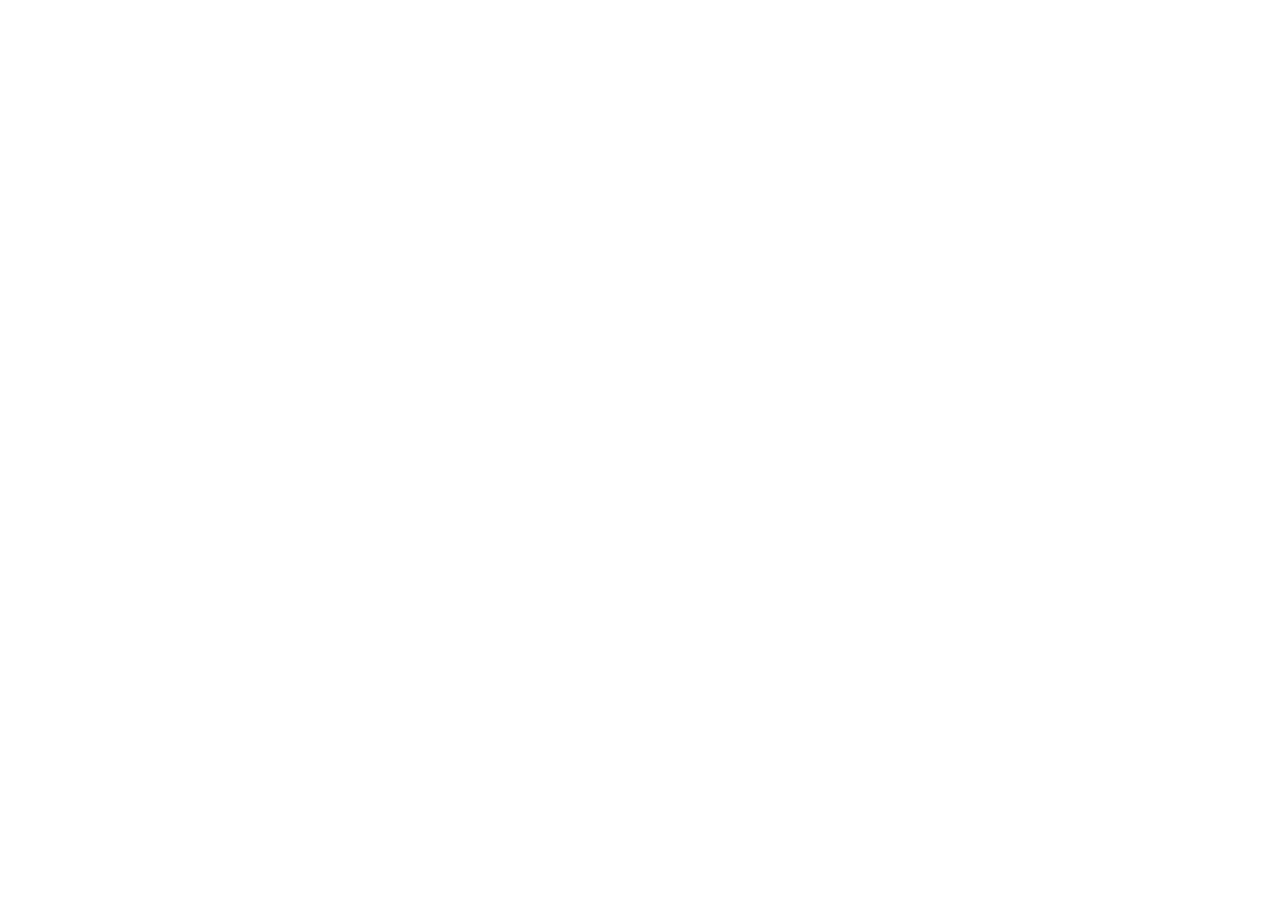
==== commit b53a7439: "Add files via upload" ====
--- a/index.html
+++ b/index.html
@@ -12,8 +12,8 @@
     <link rel="preconnect" href="https://fonts.gstatic.com" crossorigin>
     <link href="https://fonts.googleapis.com/css2?family=Inter:wght@400;500;600;700;800&display=swap" rel="stylesheet">
     <link rel="stylesheet" href="https://unpkg.com/leaflet@1.9.4/dist/leaflet.css" />
-    <script type="module" crossorigin src="/assets/index-B9aUdmBg.js"></script>
-    <link rel="stylesheet" crossorigin href="/assets/index-B_B9moeH.css">
+    <script type="module" crossorigin src="/dataj/assets/index-2RY5Io6p.js"></script>
+    <link rel="stylesheet" crossorigin href="/dataj/assets/index-BO7hTqvx.css">
   </head>
   <body>
     <div id="root"></div>
